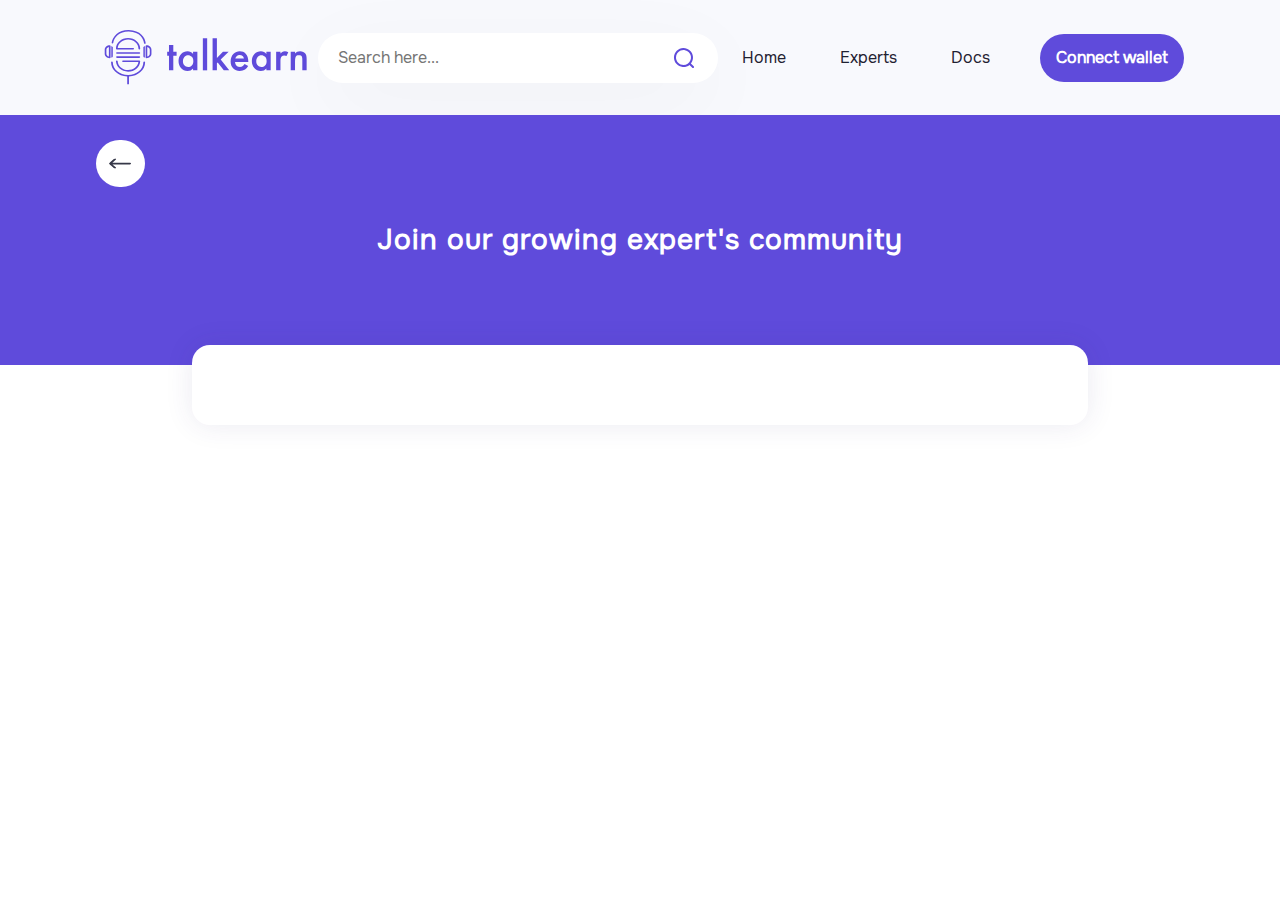
==== src/become-expert-form.html @ eae86ebb "add become-an-expert" ====
<!DOCTYPE html>
<html lang="ru">

<head>

    <meta charset="utf-8">

    <title>Form</title>
    <meta name="description" content="TalkEran">

    <meta http-equiv="X-UA-Compatible" content="IE=edge">
    <meta name="viewport" content="width=device-width, initial-scale=1, maximum-scale=1">

    <link rel="shortcut icon" href="/src/img/favicon/favicon.svg" type="image/svg">
    <link rel="stylesheet" href="/src/css/become-expert-form.css">

    <!-- Chrome, Firefox OS and Opera -->
    <meta name="theme-color" content="#36A26B">
    <!-- Windows Phone -->
    <meta name="msapplication-navbutton-color" content="#36A26B">
    <!-- iOS Safari -->
    <meta name="apple-mobile-web-app-status-bar-style" content="#36A26B">

</head>

<body>
    <!-- Header -->
    <header class="header">
        <div class="header__container">
            <div class="header__container__logo">
                <svg width="220" height="55" viewBox="0 0 221 60" fill="none" xmlns="http://www.w3.org/2000/svg">
                    <path
                        d="M78.424 28.1123H74.824V44.0003H70.12V28.1123H68.152V23.7923H70.12V16.4003H74.824V23.7923H78.424V28.1123Z"
                        fill="#5F4BDB" />
                    <path
                        d="M96.385 26.1443V23.7923H101.089V44.0003H96.385V41.8883C94.817 43.7123 92.801 44.6243 90.337 44.6243C87.361 44.6243 84.977 43.5683 83.185 41.4563C81.425 39.3443 80.545 36.8163 80.545 33.8723C80.545 30.6723 81.489 28.1123 83.377 26.1923C85.297 24.2403 87.633 23.2643 90.385 23.2643C92.913 23.2643 94.913 24.2243 96.385 26.1443ZM90.961 27.4883C89.297 27.4883 87.937 28.1123 86.881 29.3603C85.857 30.6083 85.345 32.1443 85.345 33.9683C85.345 35.7603 85.857 37.2803 86.881 38.5283C87.937 39.7763 89.297 40.4003 90.961 40.4003C92.561 40.4003 93.905 39.8403 94.993 38.7203C96.113 37.6003 96.673 36.0323 96.673 34.0163C96.673 31.9363 96.113 30.3363 94.993 29.2163C93.905 28.0643 92.561 27.4883 90.961 27.4883Z"
                        fill="#5F4BDB" />
                    <path d="M107.054 9.0083H111.758V44.0003H107.054V9.0083Z" fill="#5F4BDB" />
                    <path
                        d="M117.695 9.0083H122.399V30.5603L128.975 23.7923H135.215L126.527 32.1923L135.839 44.0003H129.887L123.263 35.3603L122.399 36.2243V44.0003H117.695V9.0083Z"
                        fill="#5F4BDB" />
                    <path
                        d="M152.573 37.1843L156.509 39.3923C155.613 40.9923 154.477 42.2243 153.101 43.0883C151.533 44.1123 149.549 44.6243 147.149 44.6243C144.333 44.6243 142.061 43.7603 140.333 42.0323C138.349 40.0483 137.357 37.4723 137.357 34.3043C137.357 30.9763 138.429 28.2083 140.573 26.0003C142.397 24.1763 144.653 23.2643 147.341 23.2643C149.965 23.2643 152.125 24.1443 153.821 25.9043C155.709 27.8563 156.653 30.7043 156.653 34.4483V35.0243H142.157C142.285 36.7203 142.861 38.0803 143.885 39.1043C144.749 39.9683 145.949 40.4003 147.485 40.4003C148.733 40.4003 149.805 40.0643 150.701 39.3923C151.437 38.8163 152.061 38.0803 152.573 37.1843ZM142.493 31.1843H151.853C151.661 30.0643 151.181 29.1523 150.413 28.4483C149.581 27.6803 148.525 27.2963 147.245 27.2963C145.901 27.2963 144.797 27.7283 143.933 28.5923C143.229 29.2323 142.749 30.0963 142.493 31.1843Z"
                        fill="#5F4BDB" />
                    <path
                        d="M176.354 26.1443V23.7923H181.058V44.0003H176.354V41.8883C174.786 43.7123 172.77 44.6243 170.306 44.6243C167.33 44.6243 164.946 43.5683 163.154 41.4563C161.394 39.3443 160.514 36.8163 160.514 33.8723C160.514 30.6723 161.458 28.1123 163.346 26.1923C165.266 24.2403 167.602 23.2643 170.354 23.2643C172.882 23.2643 174.882 24.2243 176.354 26.1443ZM170.93 27.4883C169.266 27.4883 167.906 28.1123 166.85 29.3603C165.826 30.6083 165.314 32.1443 165.314 33.9683C165.314 35.7603 165.826 37.2803 166.85 38.5283C167.906 39.7763 169.266 40.4003 170.93 40.4003C172.53 40.4003 173.874 39.8403 174.962 38.7203C176.082 37.6003 176.642 36.0323 176.642 34.0163C176.642 31.9363 176.082 30.3363 174.962 29.2163C173.874 28.0643 172.53 27.4883 170.93 27.4883Z"
                        fill="#5F4BDB" />
                    <path
                        d="M187.023 44.0003V23.7923H191.727V25.6163C192.335 24.9123 192.991 24.3523 193.695 23.9363C194.463 23.4883 195.423 23.2643 196.575 23.2643C197.951 23.2643 199.183 23.5843 200.271 24.2243L198.351 28.4963C197.583 28.0163 196.783 27.7763 195.951 27.7763C194.703 27.7763 193.727 28.1443 193.023 28.8803C192.159 29.8083 191.727 31.3603 191.727 33.5363V44.0003H187.023Z"
                        fill="#5F4BDB" />
                    <path
                        d="M202.912 44.0003V23.7923H207.616V25.6643C209.056 24.0643 210.88 23.2643 213.088 23.2643C215.744 23.2643 217.728 24.1763 219.04 26.0003C219.872 27.1843 220.288 29.0563 220.288 31.6163V44.0003H215.584V32.7683C215.584 31.5523 215.488 30.5603 215.296 29.7923C215.104 29.0243 214.8 28.4963 214.384 28.2083C213.968 27.8883 213.584 27.6963 213.232 27.6323C212.912 27.5363 212.464 27.4883 211.888 27.4883C211.216 27.4883 210.672 27.5523 210.256 27.6803C209.872 27.7763 209.44 28.0323 208.96 28.4483C208.512 28.8323 208.176 29.5203 207.952 30.5123C207.728 31.4723 207.616 32.7363 207.616 34.3043V44.0003H202.912Z"
                        fill="#5F4BDB" />
                    <path fill-rule="evenodd" clip-rule="evenodd"
                        d="M5.47496 30.7335C2.45085 30.7335 0 28.5764 0 25.9277V21.5503C0 18.8936 2.45085 16.7445 5.47496 16.7445C5.98174 16.7445 6.38883 17.1014 6.38883 17.5455V29.9246C6.38883 30.3687 5.98174 30.7335 5.47496 30.7335ZM4.56108 18.4575C2.99087 18.8143 1.83606 20.0673 1.83606 21.5503V25.9277C1.83606 27.4107 2.99087 28.6637 4.56108 29.0205V18.4575Z"
                        fill="#5F4BDB" />
                    <path
                        d="M7.21107 29.9246V17.7437C8.10003 17.7437 8.81451 18.3782 8.81451 19.1553V28.5209C8.81451 29.2981 8.10003 29.9246 7.21107 29.9246Z"
                        fill="#5F4BDB" />
                    <path
                        d="M24.5523 59.2495V50.7091C14.7507 50.293 6.92583 43.4638 6.92583 35.1432C6.92583 34.68 7.35057 34.3032 7.87332 34.3032C8.39607 34.3032 8.8208 34.68 8.8208 35.1432C8.8208 42.8123 16.3027 49.0528 25.4998 49.0528C34.6888 49.0528 42.1706 42.8123 42.1706 35.1432C42.1706 34.68 42.5954 34.3032 43.1181 34.3032C43.6409 34.3032 44.0738 34.68 44.0738 35.1432C44.0738 43.4638 36.2488 50.293 26.4473 50.7091V59.2495H24.5523ZM25.4998 45.4419C18.361 45.4419 12.5536 40.5045 12.2677 34.2012C12.2513 33.7381 12.6516 33.3534 13.1825 33.3299C13.6971 33.2592 14.1463 33.6753 14.1627 34.1384C14.4077 39.5311 19.382 43.7621 25.4998 43.7621C31.2746 43.7621 36.0447 39.9864 36.7471 35.0097H19.9292C19.4065 35.0097 18.9818 34.6329 18.9818 34.1698C18.9818 33.7067 19.4065 33.3299 19.9292 33.3299H37.7273C38.3399 33.3534 38.7564 33.6596 38.7237 34.3268C38.3725 40.5673 32.5896 45.4419 25.4998 45.4419ZM37.7926 30.4177H13.3459C12.8231 30.4177 12.3984 30.0409 12.3984 29.5777C12.3984 29.1146 12.8231 28.7378 13.3459 28.7378H37.7926C38.3153 28.7378 38.7401 29.1146 38.7401 29.5777C38.7401 30.0409 38.3153 30.4177 37.7926 30.4177ZM37.7926 25.8177H13.3459C12.8231 25.8177 12.3984 25.441 12.3984 24.9778C12.3984 24.5147 12.8231 24.1379 13.3459 24.1379H37.7926C38.3153 24.1379 38.7401 24.5147 38.7401 24.9778C38.7401 25.441 38.3153 25.8177 37.7926 25.8177ZM37.7926 21.2178C37.2617 21.2178 36.8369 20.8411 36.8369 20.3779C36.8369 14.8518 31.7483 10.3539 25.4998 10.3539C19.5617 10.3539 14.6772 14.4043 14.1953 19.5459H31.0622C31.5849 19.5459 32.0097 19.9148 32.0097 20.3779C32.0097 20.8411 31.5849 21.2178 31.0622 21.2178H13.207C12.6843 21.2178 12.2595 20.8411 12.2595 20.3779C12.2595 13.9255 18.1976 8.67406 25.4998 8.67406C32.802 8.67406 38.7401 13.9255 38.7401 20.3779C38.7401 20.8411 38.3153 21.2178 37.7926 21.2178Z"
                        fill="#5F4BDB" />
                    <path
                        d="M42.1851 28.521V19.1554C42.1851 18.3783 42.9079 17.7438 43.7885 17.7438V29.9247C42.9079 29.9247 42.1851 29.2982 42.1851 28.521Z"
                        fill="#5F4BDB" />
                    <path fill-rule="evenodd" clip-rule="evenodd"
                        d="M45.5334 30.7336C45.0266 30.7336 44.6112 30.3688 44.6112 29.9247V17.5456C44.6112 17.1015 45.0266 16.7446 45.5334 16.7446C48.5491 16.7446 51 18.8937 51 21.5503V25.9278C51 28.5765 48.5491 30.7336 45.5334 30.7336ZM46.4472 18.4575V29.0206C48.0091 28.6638 49.1722 27.4108 49.1722 25.9278V21.5503C49.1722 20.0674 48.0091 18.8144 46.4472 18.4575Z"
                        fill="#5F4BDB" />
                    <path
                        d="M43.8327 15.1305H43.7678C43.3133 15.1305 42.9399 14.8206 42.8993 14.4256C42.5178 10.537 39.0275 1.90775 26.2595 1.64438C21.3568 1.54368 17.2983 2.83729 14.2058 5.48648C10.9833 8.25186 9.60346 11.8461 9.35183 14.0228C9.30313 14.4178 8.93786 14.7199 8.49143 14.7199H8.42649C7.92324 14.7199 7.51739 14.3403 7.55798 13.8988C7.85831 11.1489 9.57099 7.26035 12.9558 4.36328C16.4055 1.40424 20.8779 -0.044289 26.3001 0.0719036C39.1005 0.335273 44.2467 8.62368 44.7013 14.3171C44.7337 14.7586 44.336 15.1305 43.8327 15.1305Z"
                        fill="#5F4BDB" />
                </svg>
            </div>

            <div class="header__container__searchfield">
                <input type="search" class="header__container__searchfield__input" placeholder="Search here...">
                <img src="/src/img/index/search.svg" alt="search">
            </div>

            <div class="header__container__buttons">
                <ul class="header__container__buttons__menu">
                    <li class="header__menu__item"><a href="/src/#">Home</a></li>
                    <li class="header__menu__item"><a href="/src/#">Experts</a></li>
                    <li class="header__menu__item"><a href="/src/">Docs</a>
                    </li>
                </ul>
                <a class="header__container__buttons__connect" href="/src/#">Connect wallet</a>
            </div>
        </div>
    </header>

    <!-- Bckg -->

    <div class="purple">
        <img class="purple__arrow" src="/src/img/expert-one/arrow.svg" alt="arrow">
        <p>Join our growing expert's community</p>
    </div>

    <!-- Form -->
    <div class="form">
        
    </div>

</body>

</html>
---- src/css/become-expert-form.css ----
@charset "UTF-8";
/*Обнуление*/
* {
  padding: 0;
  margin: 0;
  border: 0;
}

*, *:before, *:after {
  box-sizing: border-box;
}

:focus, :active {
  outline: none;
}

a:focus, a:active {
  outline: none;
}

nav, footer, header, aside {
  display: block;
}

html, body {
  height: 100%;
  width: 100%;
  font-size: 100%;
  line-height: 1;
  font-size: 14px;
  -ms-text-size-adjust: 100%;
  -moz-text-size-adjust: 100%;
  -webkit-text-size-adjust: 100%;
}

input, button, textarea {
  font-family: inherit;
}

input::-ms-clear {
  display: none;
}

button {
  cursor: pointer;
}

button::-moz-focus-inner {
  padding: 0;
  border: 0;
}

a, a:visited {
  text-decoration: none;
}

a:hover {
  text-decoration: none;
}

ul li {
  list-style: none;
}

img {
  vertical-align: top;
}

h1, h2, h3, h4, h5, h6 {
  font-size: inherit;
  font-weight: inherit;
}

/*--------------------*/
/*Обнуление*/
* {
  padding: 0;
  margin: 0;
  border: 0;
}

*, *:before, *:after {
  box-sizing: border-box;
}

:focus, :active {
  outline: none;
}

a:focus, a:active {
  outline: none;
}

nav, footer, header, aside {
  display: block;
}

html, body {
  height: 100%;
  width: 100%;
  font-size: 100%;
  line-height: 1;
  font-size: 14px;
  -ms-text-size-adjust: 100%;
  -moz-text-size-adjust: 100%;
  -webkit-text-size-adjust: 100%;
}

input, button, textarea {
  font-family: inherit;
}

input::-ms-clear {
  display: none;
}

button {
  cursor: pointer;
}

button::-moz-focus-inner {
  padding: 0;
  border: 0;
}

a, a:visited {
  text-decoration: none;
}

a:hover {
  text-decoration: none;
}

ul li {
  list-style: none;
}

img {
  vertical-align: top;
}

h1, h2, h3, h4, h5, h6 {
  font-size: inherit;
  font-weight: inherit;
}

/*--------------------*/
@font-face {
  font-family: onest;
  src: url(../fonts/OnestRegular1602-hint.woff);
}
body {
  font-family: onest;
}

.bckg {
  background-color: #F8F9FD;
}

.header {
  width: 100%;
}
.header__container {
  max-width: 85%;
  margin: 0px auto;
  padding: 30px 0;
  display: flex;
  align-items: center;
  justify-content: space-between;
}
.header__container__logo {
  display: flex;
}
.header__container__buttons {
  display: flex;
  align-items: center;
}
.header__container__buttons__menu {
  list-style-type: none;
  font-size: 16px;
  font-weight: 400;
}
.header__container__buttons__menu li {
  display: inline-block;
  margin-right: 50px;
}
.header__container__buttons__menu a {
  display: block;
  color: #1F2131;
}
.header__container__buttons__connect {
  color: #FFF;
  font-size: 16px;
  font-weight: 600;
  background-color: #5F4BDB;
  padding: 16px;
  border-radius: 37px;
}
.header__container__searchfield {
  display: flex;
  align-items: center;
}
.header__container__searchfield input {
  width: 400px;
  height: 50px;
  background: #FFFFFF;
  box-shadow: 0px 19px 84px rgba(0, 0, 0, 0.04);
  border-radius: 60px;
  padding-left: 20px;
  font-weight: 400;
  font-size: 16px;
}
.header__container__searchfield__input::-ms-clear {
  display: none;
}
.header__container__searchfield img {
  transform: translateX(-45px);
}

.main__container {
  max-width: 85%;
  margin: 70px auto;
  display: flex;
  justify-content: space-between;
}
.main__left {
  display: flex;
  width: 50%;
  flex-direction: column;
  justify-content: center;
  align-items: flex-start;
  gap: 3px;
}
.main__left__title {
  margin-top: 5px;
  color: #1F2131;
  font-size: 55px;
  font-weight: 600;
}
.main__left__title_purple {
  color: #5F4BDB;
}
.main__left__subtitle {
  font-size: 16px;
  color: #1F2131;
  font-weight: 500;
  line-height: 1.3;
  margin-top: 30px;
  margin-bottom: 0px;
}
.main__left__searchfield {
  position: relative;
  display: flex;
  justify-content: flex-end;
  align-items: center;
  font-size: 16px;
  margin-top: 30px;
}
.main__left__searchfield__input {
  padding-left: 20px;
  font-size: inherit;
  width: 500px;
  height: 65px;
  background: #FFF;
  box-shadow: 0px 19px 84px rgba(0, 0, 0, 0.04);
  border-radius: 60px;
}
.main__left__searchfield__button {
  position: absolute;
  width: 170px;
  height: 50px;
  background: #5F4BDB;
  border-radius: 30px;
  color: #FFF;
  font-size: inherit;
  font-family: inherit;
  transform: translateX(-8px);
  transition: background 0.3s ease-in-out;
}
.main__left__searchfield__button:hover {
  background-color: #5241c1;
}
.main__right {
  width: 50%;
  display: flex;
  align-items: flex-end;
  justify-content: center;
}
.main__right__man {
  width: 100%;
  height: 100%;
}

.main-header {
  font-weight: 600;
  font-size: 40px;
  text-align: center;
  color: #1F2131;
}

.header-line {
  width: 140px;
  height: 5px;
  border-radius: 3px;
  background-color: #5F4BDB;
}

.crypto-topics {
  display: flex;
  flex-direction: column;
  align-items: center;
  gap: 50px;
}
.crypto-topics__all {
  display: flex;
  gap: 25px;
}
.crypto-topics__all__topic {
  display: flex;
  flex-direction: column;
  align-items: center;
  justify-content: space-evenly;
  width: 220px;
  height: 225px;
  box-shadow: 0px 5px 10px rgba(31, 31, 51, 0.3);
  border-radius: 20px;
  color: #1F2131;
  font-size: 20px;
  font-weight: 500;
  transition: background-color 0.3s ease-in-out;
  transition: color 0.15s ease-in-out;
}
.crypto-topics__all__topic:hover {
  color: #FFF;
  background-color: #5F4BDB;
}

.featured-experts {
  margin: 70px auto;
  display: flex;
  flex-direction: column;
  align-items: center;
  gap: 50px;
}
.featured-experts__experts {
  width: 85%;
  display: flex;
  flex-direction: row;
  align-items: center;
  justify-content: space-between;
}
.featured-experts__experts__arrow {
  display: flex;
  align-items: center;
  justify-content: center;
  background-color: #5F4BDB;
  border-radius: 95px;
  width: 46px;
  height: 45px;
}
.featured-experts__experts__arrow img {
  width: 24px;
  height: 24px;
}
.featured-experts__experts__card {
  padding: 20px;
  width: 320px;
}
.featured-experts__experts__card_left {
  display: flex;
  flex-direction: row;
  align-items: center;
  gap: 10px;
}
.featured-experts__experts__card_left__photo {
  width: 85px;
  height: 85px;
  overflow: hidden;
}
.featured-experts__experts__card_left__photo img {
  width: 100%;
  height: 100%;
  -o-object-fit: cover;
     object-fit: cover;
  border-radius: 50%;
}
.featured-experts__experts__card_left__text {
  display: flex;
  flex-direction: column;
  gap: 5px;
}
.featured-experts__experts__card_left__text_name {
  font-weight: 600;
}
.featured-experts__experts__card_left__text _profession {
  font-weight: 400;
}
.featured-experts__experts__card_right {
  display: flex;
  flex-direction: row;
  justify-content: space-around;
  align-items: center;
}
.featured-experts__experts__card_right_stars {
  display: flex;
  align-items: center;
  gap: 7px;
}
.featured-experts__experts__card_right img {
  display: inline-block;
}
.featured-experts__experts__card_right_btn {
  background-color: #FE8D4D;
  color: #FFF;
  padding: 10px 20px;
  border-radius: 40px;
}

.how-it-works {
  max-width: 85%;
  margin: 70px auto;
  display: flex;
  justify-content: space-between;
}
.how-it-works__left {
  display: flex;
  width: 50%;
  flex-direction: column;
  justify-content: center;
  align-items: flex-start;
  gap: 20px;
}
.how-it-works__left__little-title {
  color: #5F4BDB;
  font-size: 18px;
}
.how-it-works__left__title {
  color: #1F2131;
  font-size: 40px;
  font-weight: 600;
}
.how-it-works__left__accordion__text {
  display: none;
}
.how-it-works__left__accordion__text:hover {
  display: block;
}
.how-it-works__left__accordion__btn {
  display: flex;
  justify-content: space-between;
  align-items: center;
  color: #444;
  cursor: pointer;
  padding: 18px;
  width: 645px;
  border: none;
  text-align: left;
  border-radius: 20px;
  box-shadow: 0px 7px 22px rgba(143, 134, 196, 0.07);
  transition: box-shadow 0.3s ease-in-out;
}
.how-it-works__left__accordion__btn:hover {
  box-shadow: 0px 10px 29px rgba(62, 53, 120, 0.14);
}
.how-it-works__left__accordion__btn1__number, .how-it-works__left__accordion__btn2__number, .how-it-works__left__accordion__btn3__number {
  display: flex;
  align-items: center;
  gap: 10px;
  font-weight: 600;
}
.how-it-works__left__accordion__btn1__number span, .how-it-works__left__accordion__btn2__number span, .how-it-works__left__accordion__btn3__number span {
  font-weight: 600;
}
.how-it-works__left__accordion__btn1__number button {
  padding: 13px 25px;
  background-color: #F6EBFF;
  border-radius: 20px;
  color: #5F4BDB;
  font-size: 26px;
}
.how-it-works__left__accordion__btn2__number button {
  padding: 13px 25px;
  background-color: #E7E9FF;
  border-radius: 20px;
  color: #2B3DC7;
  font-size: 26px;
}
.how-it-works__left__accordion__btn3__number button {
  padding: 13px 25px;
  background-color: #E9FFEF;
  border-radius: 20px;
  color: #3DCD65;
  font-size: 26px;
}
.how-it-works__right__video img, .how-it-works__right__video video {
  width: 500px;
  height: 450px;
  border-radius: 40px;
}

.become-expert {
  margin-top: 60px;
}
.become-expert__container {
  display: flex;
  position: relative;
  align-items: center;
  justify-content: center;
}
.become-expert__container__text {
  margin-left: 500px;
  position: absolute;
  display: flex;
  flex-direction: column;
  align-items: flex-start;
}
.become-expert__container__text__header {
  font-size: 30px;
  font-weight: 600;
  color: #1F2131;
  line-height: 1.3;
}
.become-expert__container__text__btn {
  margin-top: 20px;
  color: #FFF;
  font-size: 18px;
  font-weight: 700;
  background-color: #5F4BDB;
  border-radius: 16px;
  padding: 20px 40px;
}
.become-expert__container img {
  width: 85%;
  height: 100%;
}

.benefits {
  width: 85%;
  margin: 70px auto;
  display: flex;
  align-items: center;
  justify-content: space-between;
}
.benefits__left {
  width: 50%;
  display: flex;
  flex-direction: column;
  gap: 100px;
}
.benefits__left__title {
  font-size: 40px;
  font-weight: 600;
  color: #1F2131;
}
.benefits__left__title span {
  color: #5F4BDB;
}
.benefits__left__text {
  font-size: 18px;
  font-weight: 400;
  line-height: 1.3;
}
.benefits__left__btn-main {
  color: #FFF;
  font-size: 18px;
  font-weight: 600;
  background-color: #5F4BDB;
  border-radius: 16px;
  padding: 20px 43px;
}
.benefits__left__btn-secondary {
  margin-left: 50px;
  font-size: 18px;
  color: #5F4BDB;
}
.benefits__right img {
  height: 450px;
  border-radius: 90px 0 90px 0;
}

.customers {
  width: 85%;
  margin: 70px auto;
  display: flex;
  flex-direction: column;
  align-items: center;
  gap: 85px;
}
.customers__container {
  display: flex;
  gap: 60px;
}
.customers__container__left img {
  height: 330px;
  border-radius: 180px 20px 180px 180px;
}
.customers__container__right {
  display: flex;
  flex-direction: column;
  gap: 100px;
}
.customers__container__right__head {
  display: flex;
  justify-content: space-between;
}
.customers__container__right__head__naming {
  display: flex;
  flex-direction: column;
  gap: 7px;
  color: #1F2131;
}
.customers__container__right__head__naming_name {
  font-size: 20px;
  font-weight: 600;
}
.customers__container__right__head__naming_status {
  font-size: 16px;
  font-weight: 400;
}
.customers__container__right__head__rating {
  display: flex;
  flex-direction: row;
  align-items: center;
  font-size: 30px;
  font-weight: 600;
  gap: 20px;
}
.customers__container__right__text {
  font-size: 16px;
  font-weight: 400;
  line-height: 1.5;
}
.customers__container__right__icons {
  display: flex;
  justify-content: space-between;
}
.customers__container__right__icons__arrows a {
  background-color: #5F4BDB;
  padding: 14px 12px;
  border-radius: 95px;
  margin-right: 10px;
}
.customers__container__right__icons__avatars {
  background-color: #5F4BDB;
  border-radius: 95px;
  width: 60px;
}
.customers__container__right__icons__avatars__circle {
  margin-right: 20px;
  border: 4px solid #FFFFFF;
}

.footer {
  width: 100%;
  background-color: #1F2131;
  color: #FFF;
}
.footer__container {
  max-width: 85%;
  margin: 0px auto;
  padding: 70px 0;
  display: flex;
  justify-content: space-between;
  gap: 45px;
}
.footer__container__left {
  display: flex;
  width: 20%;
  flex-direction: column;
  gap: 70px;
}
.footer__container__left p {
  font-size: 16px;
  line-height: 1.3;
}
.footer__container__left__icons {
  display: flex;
  justify-content: center;
  align-items: center;
}
.footer__container__left__icons img {
  height: 20px;
}
.footer__container__left__icons a {
  padding: 20px;
}
.footer__container__left__icons a:hover {
  border-radius: 50px;
  background-color: #5F4BDB;
}
.footer__container__right {
  display: flex;
  gap: 130px;
}
.footer__container__right__block {
  display: flex;
  align-items: stretch;
  flex-direction: column;
  justify-content: flex-start;
  gap: 20px;
}
.footer__container__right__block__name {
  font-size: 20px;
  font-weight: 600;
}
.footer__container__right__block__link {
  font-size: 13px;
  font-weight: 400;
  color: #FFF;
  line-height: 1.3;
}
.footer__container__right__block__link__icon {
  display: flex;
  align-items: center;
  gap: 7px;
}

@font-face {
  font-family: onest;
  src: url(../fonts/OnestRegular1602-hint.woff);
}
.header {
  background: #F8F9FD;
}

.purple {
  width: 100%;
  height: 250px;
  background: #5F4BDB;
  position: relative;
  display: flex;
  align-items: center;
  justify-content: center;
}
.purple__arrow {
  display: block;
  position: absolute;
  top: 10%;
  left: 7.5%;
  background: #FFF;
  padding: 18px 13px;
  border-radius: 40px;
}
.purple p {
  position: absolute;
  font-size: 28px;
  font-weight: 800;
  color: #FFF;
  letter-spacing: 1px;
}

.form {
  width: 70%;
  margin: 0 auto;
  margin-top: -20px;
  padding: 40px;
  position: relative;
  background: #FFFFFF;
  box-shadow: 0px 0px 28px rgba(62, 53, 120, 0.1);
  border-radius: 18px;
}/*# sourceMappingURL=become-expert-form.css.map */
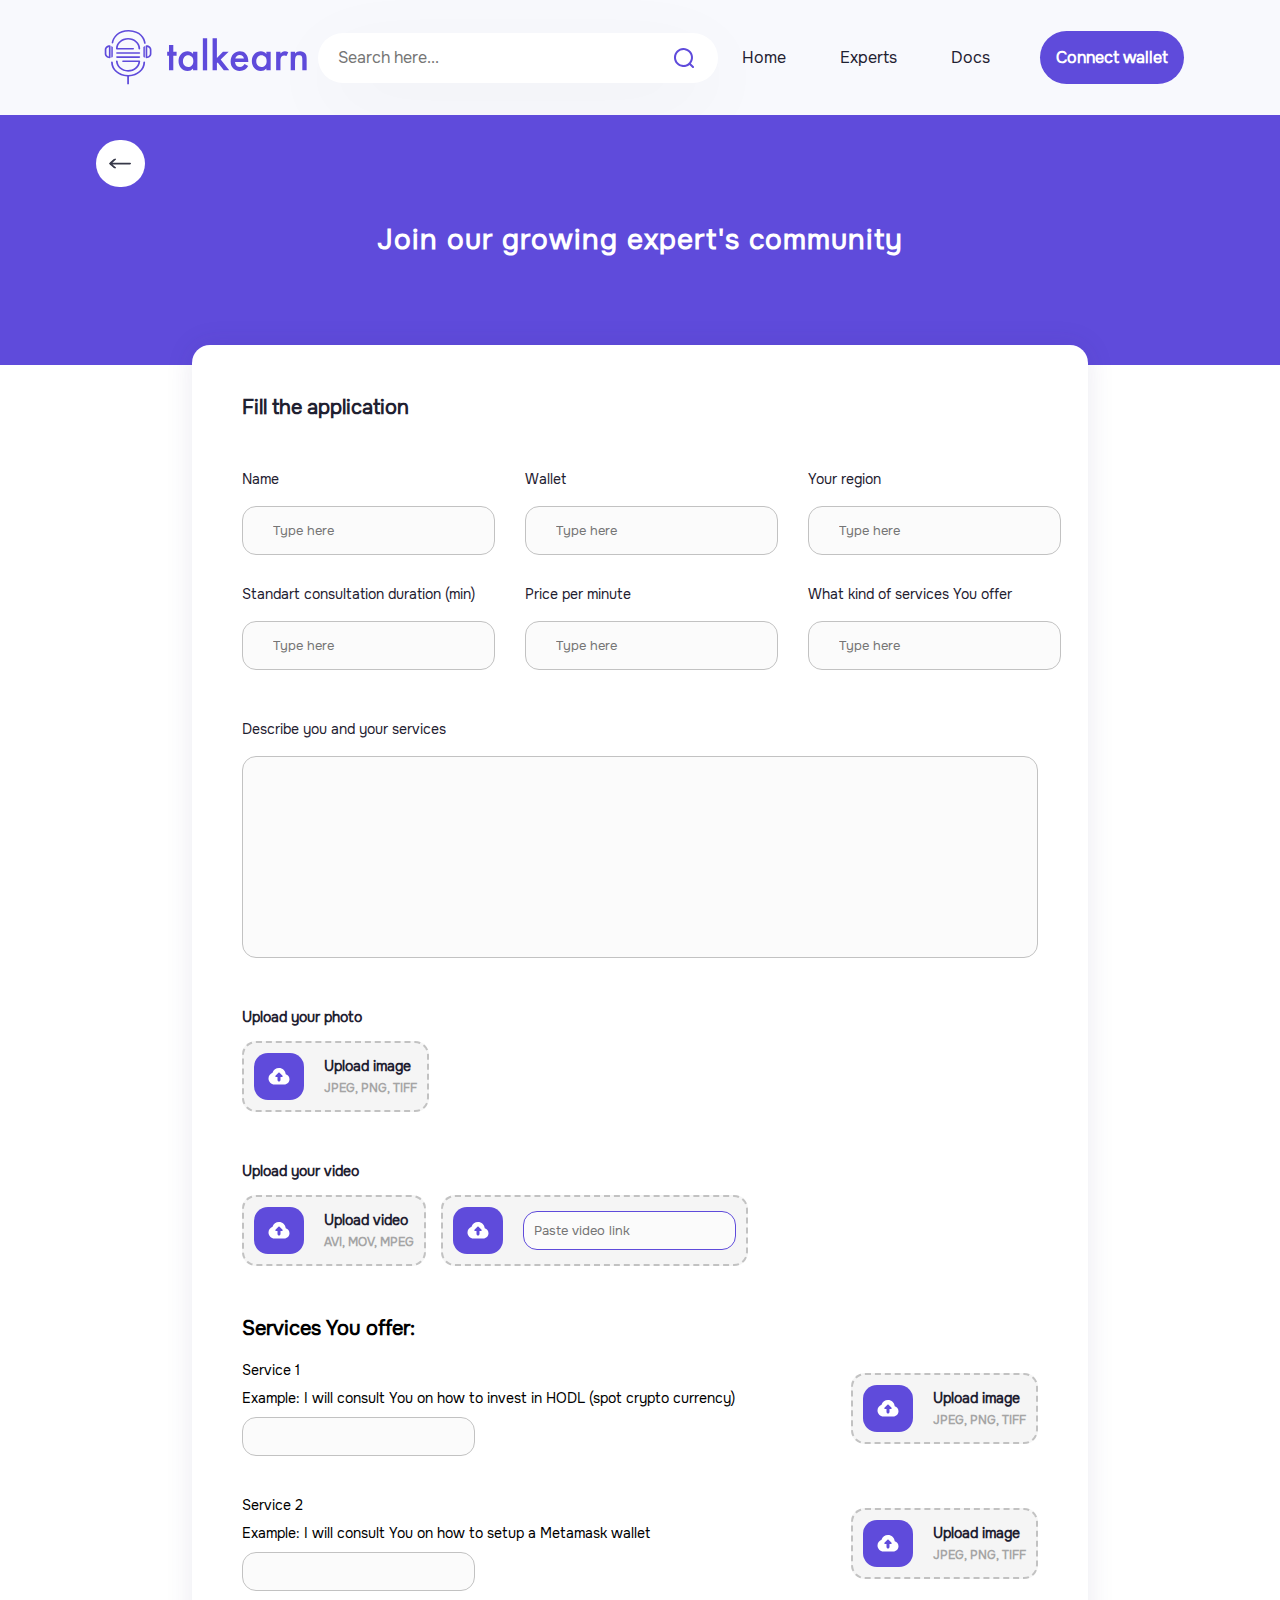
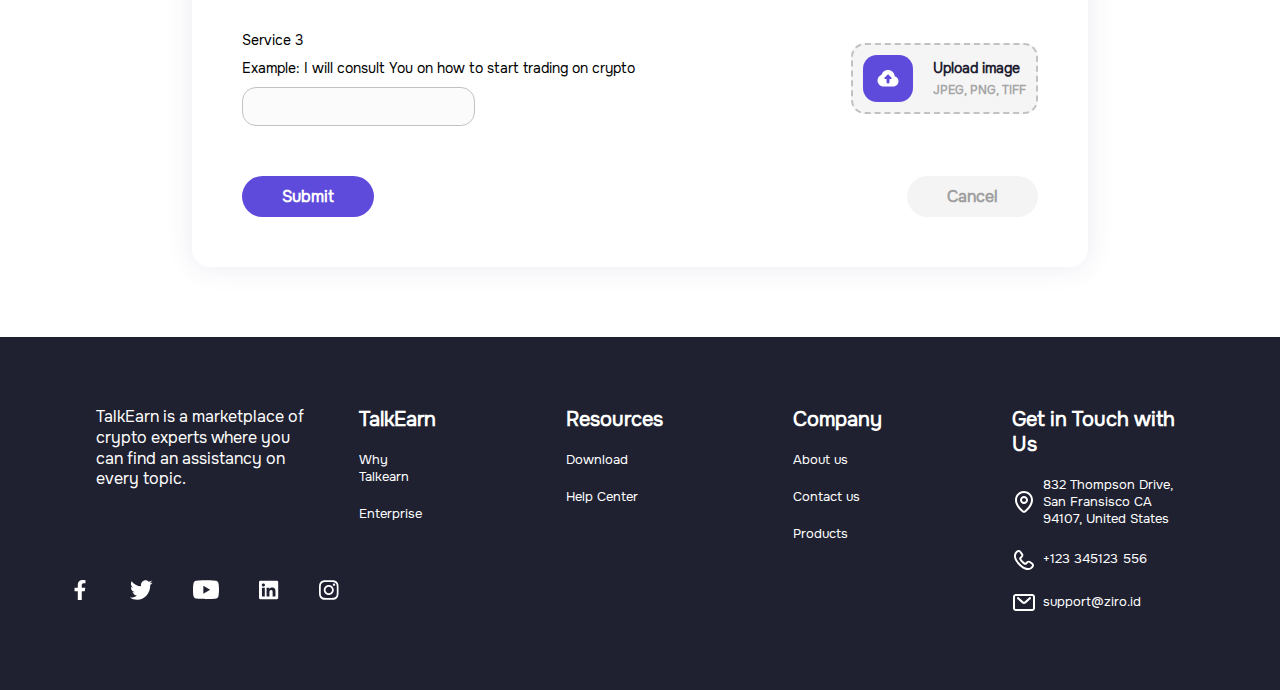
==== commit be4307cb: "add form" ====
--- a/src/become-expert-form.html
+++ b/src/become-expert-form.html
@@ -98,9 +98,210 @@
 
     <!-- Form -->
     <div class="form">
-        
+        <p class="form__title">Fill the application</p>
+        <div class="form__fields">
+            <div class="form__fields__input">
+                <label for="name">Name</label> <br>
+                <input type="text" name="name" placeholder="Type here">
+            </div>
+            <div class="form__fields__input">
+                <label for="wallet">Wallet</label> <br>
+                <input type="text" name="wallet" placeholder="Type here">
+            </div>
+            <div class="form__fields__input">
+                <label for="region">Your region</label> <br>
+                <input type="text" name="region" placeholder="Type here">
+            </div>
+            <div class="form__fields__input">
+                <label for="duration">Standart consultation duration (min)</label> <br>
+                <input type="number" name="duration" placeholder="Type here">
+            </div>
+            <div class="form__fields__input">
+                <label for="price">Price per minute</label> <br>
+                <input type="number" name="price" placeholder="Type here">
+            </div>
+            <div class="form__fields__input">
+                <label for="service">What kind of services You offer</label> <br>
+                <input type="text" name="service" placeholder="Type here">
+            </div>
+        </div>
+        <div class="form__txtarea">
+            <label for="description">Describe you and your services</label> <br>
+            <textarea name=description"" id="" cols="30" rows="10"></textarea>
+        </div>
+
+
+        <div class="form__upload-photo">
+            <p class="form__upload-photo__title">Upload your photo</p>
+            <div class="form__upload-photo__content">
+                <div class="form__upload-photo__content__block">
+                    <label for="form__upload-photo__content__block__input"
+                        class="form__upload-photo__content__block__label">
+                        <img src="/src/img/form/cloud.svg" alt="">
+                        <div class="form__upload-photo__content__block__label__text">
+                            <p>Upload image</p>
+                            <span>JPEG, PNG, TIFF</span>
+                        </div>
+                    </label>
+                    <input type="file" class="form__upload-photo__content__block__input"
+                        id="form__upload-photo__content__block__input">
+                </div>
+            </div>
+
+        </div>
+
+
+        <div class="form__upload-photo video">
+            <p class="form__upload-photo__title">Upload your video</p>
+            <div class="form__upload-photo__content">
+                <div class="form__upload-photo__content__block">
+                    <label for="form__upload-photo__content__block__input"
+                        class="form__upload-photo__content__block__label">
+                        <img src="/src/img/form/cloud.svg" alt="">
+                        <div class="form__upload-photo__content__block__label__text">
+                            <p>Upload video</p>
+                            <span>AVI, MOV, MPEG</span>
+                        </div>
+                    </label>
+                    <input type="file" class="form__upload-photo__content__block__input"
+                        id="form__upload-photo__content__block__input">
+                </div>
+                <div class="form__upload-photo__content__block">
+                    <label for="form__upload-photo__content__block__input"
+                        class="form__upload-photo__content__block__label">
+                        <img src="/src/img/form/cloud.svg" alt="">
+                        <div class="form__upload-photo__content__block__label__text">
+                            <input type="text" class="form__upload-photo__content__block__input__text"
+                                id="form__upload-photo__content__block__input__text" placeholder="Paste video link">
+                        </div>
+                    </label>
+                </div>
+            </div>
+        </div>
+
+        <div class="form__services">
+            <p class="form__services__title">Services You offer:</p>
+            <div class="form__services__container">
+                <div class="form__services__container__content">
+                    <div class="form__services__container__content__block">
+                        <p class="form__services__container__content__block__name">Service 1</p>
+                        <p class="form__services__container__content__block__ex">Example: I will consult You on how to invest
+                            in HODL (spot crypto currency)</p>
+                        <input type="text">
+                    </div>
+                    <div class="form__upload-photo__content__block">
+                        <label for="form__upload-photo__content__block__input"
+                            class="form__upload-photo__content__block__label">
+                            <img src="/src/img/form/cloud.svg" alt="">
+                            <div class="form__upload-photo__content__block__label__text">
+                                <p>Upload image</p>
+                                <span>JPEG, PNG, TIFF</span>
+                            </div>
+                        </label>
+                        <input type="file" class="form__upload-photo__content__block__input"
+                            id="form__upload-photo__content__block__input">
+                    </div>
+                </div>
+                <div class="form__services__container__content">
+                    <div class="form__services__container__content__block">
+                        <p class="form__services__container__content__block__name">Service 2</p>
+                        <p class="form__services__container__content__block__ex">Example: I will consult You on how to setup a Metamask wallet</p>
+                        <input type="text">
+                    </div>
+                    <div class="form__upload-photo__content__block">
+                        <label for="form__upload-photo__content__block__input"
+                            class="form__upload-photo__content__block__label">
+                            <img src="/src/img/form/cloud.svg" alt="">
+                            <div class="form__upload-photo__content__block__label__text">
+                                <p>Upload image</p>
+                                <span>JPEG, PNG, TIFF</span>
+                            </div>
+                        </label>
+                        <input type="file" class="form__upload-photo__content__block__input"
+                            id="form__upload-photo__content__block__input">
+                    </div>
+                </div>
+                <div class="form__services__container__content">
+                    <div class="form__services__container__content__block">
+                        <p class="form__services__container__content__block__name">Service 3</p>
+                        <p class="form__services__container__content__block__ex">Example: I will consult You on how to start trading on crypto</p>
+                        <input type="text">
+                    </div>
+                    <div class="form__upload-photo__content__block">
+                        <label for="form__upload-photo__content__block__input"
+                            class="form__upload-photo__content__block__label">
+                            <img src="/src/img/form/cloud.svg" alt="">
+                            <div class="form__upload-photo__content__block__label__text">
+                                <p>Upload image</p>
+                                <span>JPEG, PNG, TIFF</span>
+                            </div>
+                        </label>
+                        <input type="file" class="form__upload-photo__content__block__input"
+                            id="form__upload-photo__content__block__input">
+                    </div>
+                </div>
+            </div>
+        </div>
+
+        <div class="form__btns">
+            <input type="submit" value="Submit">
+            <a href="">Cancel</a>
+        </div>
     </div>
 
+	<!-- Footer -->
+	<footer class="footer">
+		<div class="footer__container">
+			<div class="footer__container__left">
+				<p>TalkEarn is a marketplace of crypto experts where you can find an assistancy on every topic.</p>
+				<div class="footer__container__left__icons">
+					<a href="/src/#"><img src="/src/img/index/footer/fb.svg" alt="" class="footer__container__left__icons_fb"></a>
+					<a href="/src/#"><img src="/src/img/index/footer/tw.svg" alt="" class="footer__container__left__icons_tw"></a>
+					<a href="/src/#"><img src="/src/img/index/footer/yt.svg" alt="" class="footer__container__left__icons_yt"></a>
+					<a href="/src/#"><img src="/src/img/index/footer/lin.svg" alt=""
+							class="footer__container__left__icons_lin"></a>
+					<a href="/src/#"><img src="/src/img/index/footer/inst.svg" alt=""
+							class="footer__container__left__icons_inst"></a>
+				</div>
+			</div>
+			<div class="footer__container__right">
+				<div class="footer__container__right__block">
+					<p class="footer__container__right__block__name">TalkEarn</p>
+					<a href="/src/" class="footer__container__right__block__link">Why Talkearn</a>
+					<a href="/src/" class="footer__container__right__block__link">Enterprise</a>
+					<a href="/src/" class="footer__container__right__block__link"></a>
+				</div>
+				<div class="footer__container__right__block">
+					<p class="footer__container__right__block__name">Resources</p>
+					<a href="/src/" class="footer__container__right__block__link">Download</a>
+					<a href="/src/" class="footer__container__right__block__link">Help Center</a>
+				</div>
+				<div class="footer__container__right__block">
+					<p class="footer__container__right__block__name">Company</p>
+					<a href="/src/" class="footer__container__right__block__link">About us</a>
+					<a href="/src/" class="footer__container__right__block__link">Contact us</a>
+					<a href="/src/" class="footer__container__right__block__link">Products</a>
+				</div>
+				<div class="footer__container__right__block">
+					<p class="footer__container__right__block__name">Get in Touch with Us</p>
+					<div class="footer__container__right__block__link__icon">
+						<img src="/src/img/index/footer/map.svg" alt="">
+						<a href="/src/" class="footer__container__right__block__link">832 Thompson Drive, San Fransisco
+							CA 94107, United States</a>
+					</div>
+					<div class="footer__container__right__block__link__icon">
+						<img src="/src/img/index/footer/phone.svg" alt="">
+						<a href="/src/" class="footer__container__right__block__link">+123 345123 556</a>
+					</div>
+					<div class="footer__container__right__block__link__icon">
+						<img src="/src/img/index/footer/mail.svg" alt="">
+						<a href="/src/" class="footer__container__right__block__link">support@ziro.id</a>
+					</div>
+				</div>
+			</div>
+		</div>
+	</footer>
+
 </body>
 
 </html>--- a/src/css/become-expert-form.css
+++ b/src/css/become-expert-form.css
@@ -26,7 +26,6 @@
   height: 100%;
   width: 100%;
   font-size: 100%;
-  line-height: 1;
   font-size: 14px;
   -ms-text-size-adjust: 100%;
   -moz-text-size-adjust: 100%;
@@ -99,7 +98,6 @@
   height: 100%;
   width: 100%;
   font-size: 100%;
-  line-height: 1;
   font-size: 14px;
   -ms-text-size-adjust: 100%;
   -moz-text-size-adjust: 100%;
@@ -753,9 +751,166 @@
   width: 70%;
   margin: 0 auto;
   margin-top: -20px;
-  padding: 40px;
+  margin-bottom: 70px;
+  padding: 50px;
   position: relative;
   background: #FFFFFF;
   box-shadow: 0px 0px 28px rgba(62, 53, 120, 0.1);
   border-radius: 18px;
+  display: flex;
+  flex-direction: column;
+  gap: 50px;
+}
+.form__title {
+  font-weight: 600;
+  font-size: 20px;
+  color: #1F2131;
+}
+.form__fields {
+  display: grid;
+  grid-template-columns: repeat(3, 1fr);
+  gap: 30px;
+}
+.form__fields__input {
+  display: flex;
+  flex-direction: column;
+}
+.form__fields__input label {
+  font-weight: 500;
+  font-size: 14px;
+  color: #1F2131;
+}
+.form__fields__input input {
+  background: #FBFBFB;
+  border: 1px solid #C2C2C2;
+  border-radius: 14px;
+  padding: 15px 30px;
+}
+.form__txtarea {
+  display: flex;
+  flex-direction: column;
+}
+.form__txtarea label {
+  font-weight: 500;
+  font-size: 14px;
+  color: #1F2131;
+}
+.form__txtarea textarea {
+  background: #FBFBFB;
+  border: 1px solid #C2C2C2;
+  border-radius: 14px;
+  padding: 15px 30px;
+  width: 100%;
+  resize: none;
+}
+.form__upload-photo {
+  display: flex;
+  flex-direction: column;
+  gap: 15px;
+}
+.form__upload-photo__title {
+  color: #1F2131;
+  font-weight: 600;
+  font-size: 14px;
+}
+.form__upload-photo__content {
+  display: flex;
+  gap: 15px;
+}
+.form__upload-photo__content__block {
+  background: #F5F5F5;
+  border: 2px dashed #C2C2C2;
+  border-radius: 14px;
+  padding: 10px 10px;
+  display: flex;
+}
+.form__upload-photo__content__block img {
+  background: #5F4BDB;
+  border-radius: 14px;
+  padding: 15px 14px;
+}
+.form__upload-photo__content__block__input {
+  display: none;
+}
+.form__upload-photo__content__block__input__text {
+  background: #FBFBFB;
+  border: 1px solid #5F4BDB;
+  border-radius: 14px;
+  padding: 10px;
+}
+.form__upload-photo__content__block__label {
+  display: flex;
+  gap: 20px;
+  cursor: pointer;
+}
+.form__upload-photo__content__block__label__text {
+  display: flex;
+  flex-direction: column;
+  justify-content: space-evenly;
+}
+.form__upload-photo__content__block__label__text p {
+  font-weight: 600;
+  font-size: 14px;
+  color: #1F2131;
+}
+.form__upload-photo__content__block__label__text span {
+  font-weight: 600;
+  font-size: 12px;
+  color: #A5A5A5;
+}
+.form__services {
+  display: flex;
+  flex-direction: column;
+  gap: 20px;
+}
+.form__services__title {
+  font-weight: 600;
+  font-size: 20px;
+}
+.form__services__container {
+  display: flex;
+  flex-direction: column;
+  gap: 40px;
+}
+.form__services__container__content {
+  width: 100%;
+  display: flex;
+  justify-content: space-between;
+  align-items: center;
+}
+.form__services__container__content__block {
+  display: flex;
+  flex-direction: column;
+  align-items: flex-start;
+  gap: 10px;
+}
+.form__services__container__content__block input {
+  background: #FBFBFB;
+  border: 1px solid #C2C2C2;
+  border-radius: 14px;
+  padding: 10px 20px;
+}
+.form__btns {
+  display: flex;
+  justify-content: space-between;
+}
+.form__btns input {
+  background: #5F4BDB;
+  border-radius: 60px;
+  padding: 10px 40px;
+  color: #FFF;
+  font-weight: 600;
+  font-size: 16px;
+}
+.form__btns a {
+  background: #F4F4F4;
+  border-radius: 60px;
+  padding: 10px 40px;
+  color: #9F9F9F;
+  font-weight: 600;
+  font-size: 16px;
+}
+
+.video {
+  display: flex;
 }/*# sourceMappingURL=become-expert-form.css.map */